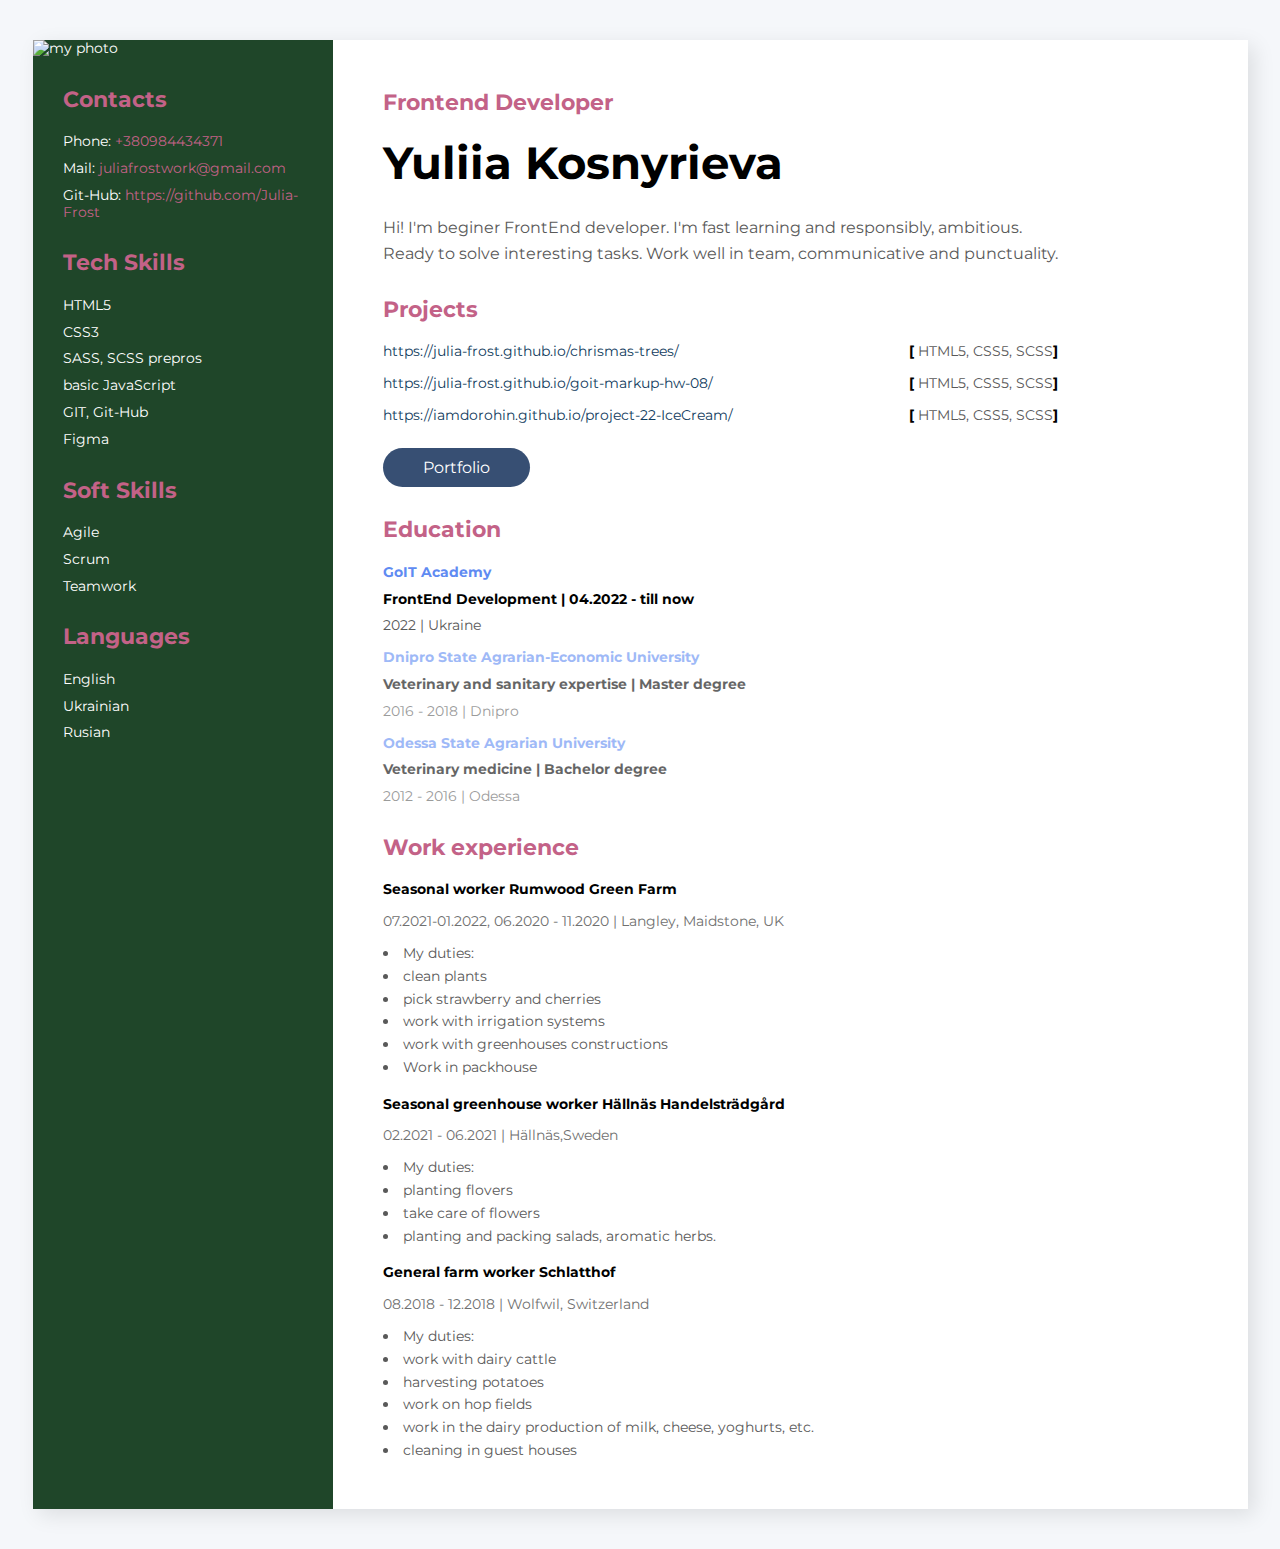
==== index.html @ 82aa9216 "Initial commit" ====
<!DOCTYPE html>
<html lang="en">
  <head>
    <meta charset="UTF-8" />
    <meta http-equiv="X-UA-Compatible" content="IE=edge" />
    <meta name="viewport" content="width=device-width, initial-scale=1.0" />
    <title>Yuliia CV</title>
    <link rel="preconnect" href="https://fonts.googleapis.com" />
    <link rel="preconnect" href="https://fonts.gstatic.com" crossorigin />
    <link
      href="https://fonts.googleapis.com/css2?family=Montserrat:wght@400;700&display=swap"
      rel="stylesheet"
    />
    <link rel="stylesheet" href="css/styles.css" />
  </head>

  <body>
    <div class="container main-container">
      <!-- main information  -->
      <section class="main-information">
        <ul class="information-list">
          <!--about me container -->
          <li class="information-item about">
            <h2 class="about-profession title">Frontend Developer</h2>
            <h1 class="about-name">Yuliia Kosnyrieva</h1>
            <p class="about-description">
              Hi! I'm beginer FrontEnd developer. I'm fast learning and responsibly, ambitious.
              <br />Ready to solve interesting tasks. Work well in team, communicative and
              punctuality.
            </p>
          </li>
          <!--my projects container-->
          <li class="information-item projects">
            <h3 class="projects-title title">Projects</h3>

            <ol class="projects-list">
              <li class="projects-item">
                <a
                  class="projects-link"
                  target="_blank"
                  href="https://julia-frost.github.io/chrismas-trees/"
                  >https://julia-frost.github.io/chrismas-trees/</a
                >
                <div class="projects-wrap">
                  <span class="bracket">[</span> HTML5, CSS5, SCSS<span class="bracket">]</span>
                </div>
              </li>

              <li class="projects-item">
                <a
                  class="projects-link"
                  target="_blank"
                  href="https://julia-frost.github.io/goit-markup-hw-08/"
                  >https://julia-frost.github.io/goit-markup-hw-08/</a
                >
                <div class="projects-wrap">
                  <span class="bracket">[</span> HTML5, CSS5, SCSS<span class="bracket">]</span>
                </div>
              </li>

              <li class="projects-item">
                <a
                  class="projects-link"
                  target="_blank"
                  href="https://iamdorohin.github.io/project-22-IceCream/"
                  >https://iamdorohin.github.io/project-22-IceCream/</a
                >
                <div class="projects-wrap">
                  <span class="bracket">[</span> HTML5, CSS5, SCSS<span class="bracket">]</span>
                </div>
              </li>
            </ol>

            <a href="" class="projects-portfolio">
              <button class="projects-portfolio-button" type="button">Portfolio</button>
            </a>
          </li>
          <!--my education-->
          <li class="information-item education">
            <h3 class="education-title title">Education</h3>

            <!-- IT education -->
            <ul class="education-list">
              <li class="education-item">
                <h4 class="education-university">GoIT Academy</h4>
                <p class="education-article">
                  FrontEnd Development <span class="divider">|</span> 04.2022 - till now
                </p>
                <p class="education-date">2022 <span class="divider">|</span> Ukraine</p>
              </li>

              <!--magister-->
              <li class="education-item education-item-pale">
                <h4 class="education-university">Dnipro State Agrarian-Economic University</h4>
                <p class="education-article">
                  Veterinary and sanitary expertise <span class="divider">|</span> Master degree
                </p>
                <p class="education-date">2016 - 2018 <span class="divider">|</span> Dnipro</p>
              </li>

              <!--bacelor-->
              <li class="education-item education-item-pale">
                <h4 class="education-university">Odessa State Agrarian University</h4>
                <p class="education-article">
                  Veterinary medicine <span class="divider">|</span> Bachelor degree
                </p>
                <p class="education-date">2012 - 2016 <span class="divider">|</span> Odessa</p>
              </li>
            </ul>
          </li>
          <!--my work experience-->
          <li class="information-item experience">
            <h3 class="experience-title title">Work experience</h3>

            <ul class="experience-list">
              <!--company 3-->
              <li class="experience-item">
                <h4 class="experience-position">
                  Seasonal worker <span class="experience-country"> Rumwood Green Farm</span>
                </h4>
                <p class="experience-pleace">
                  07.2021-01.2022, 06.2020 - 11.2020 <span class="divider">|</span> Langley,
                  Maidstone, UK
                </p>

                <ul class="experience-duties">
                  <li class="duties-item">My duties:</li>
                  <li class="duties-item">clean plants</li>
                  <li class="duties-item">pick strawberry and cherries</li>
                  <li class="duties-item">work with irrigation systems</li>
                  <li class="duties-item">work with greenhouses constructions</li>
                  <li class="duties-item">Work in packhouse</li>
                </ul>
              </li>

              <!--company 2-->
              <li class="experience-item">
                <h4 class="experience-position">
                  Seasonal greenhouse worker<span class="experience-country">
                    Hällnäs Handelsträdgård</span
                  >
                </h4>
                <p class="experience-pleace">
                  02.2021 - 06.2021 <span class="divider">|</span> Hällnäs,Sweden
                </p>

                <ul class="experience-duties">
                  <li class="duties-item">My duties:</li>
                  <li class="duties-item">planting flovers</li>
                  <li class="duties-item">take care of flowers</li>
                  <li class="duties-item">planting and packing salads, aromatic herbs.</li>
                </ul>
              </li>

              <!--company 1-->
              <li class="experience-item">
                <h4 class="experience-position">
                  General farm worker<span class="experience-country"> Schlatthof </span>
                </h4>
                <p class="experience-pleace">
                  08.2018 - 12.2018 <span class="divider">|</span> Wolfwil, Switzerland
                </p>

                <ul class="experience-duties">
                  <li class="duties-item">My duties:</li>
                  <li class="duties-item">work with dairy cattle</li>
                  <li class="duties-item">harvesting potatoes</li>
                  <li class="duties-item">work on hop fields</li>
                  <li class="duties-item">
                    work in the dairy production of milk, cheese, yoghurts, etc.
                  </li>
                  <li class="duties-item">cleaning in guest houses</li>
                </ul>
              </li>
            </ul>
          </li>
        </ul>
      </section>

      <!--sidebar -->
      <section class="sidebar">
        <img src="./img/photo.jpg" width="350px" alt="my photo" />
        <div class="sidebar-wrap">
          <ul class="sidebar-list">
            <!--contact information -->
            <li class="sidebar-item contacts">
              <h3 class="sidebar-title contacts-title title">Contacts</h3>
              <ul class="contacts-list">
                <li class="contacts-item">
                  <span class="contacts-name">Phone:</span>
                  <a class="contacts-link" href="tel:+380984434371">+380984434371</a>
                </li>

                <li class="contacts-item">
                  <span class="contacts-name">Mail:</span>
                  <a class="contacts-link" href="mailto:juliafrostwork@gmail.com"
                    >juliafrostwork@gmail.com</a
                  >
                </li>

                <li class="contacts-item">
                  <span class="contacts-name">Git-Hub:</span>
                  <a class="contacts-link" href="https://github.com/Julia-Frost"
                    >https://github.com/Julia-Frost</a
                  >
                </li>
              </ul>
            </li>
            <!--tech skills information -->
            <li class="sidebar-item tech-skills">
              <h3 class="sidebar-title tech-skills-title title">Tech Skills</h3>
              <ul class="tech-skills-list">
                <li class="tech-skills-item"><span class="tech-skills-text">HTML5</span></li>

                <li class="tech-skills-item"><span class="tech-skills-text">CSS3</span></li>

                <li class="tech-skills-item">
                  <span class="tech-skills-text">SASS, SCSS prepros</span>
                </li>

                <li class="tech-skills-item">
                  <span class="tech-skills-text">basic JavaScript</span>
                </li>

                <li class="tech-skills-item"><span class="tech-skills-text">GIT, Git-Hub</span></li>

                <li class="tech-skills-item"><span class="tech-skills-text">Figma</span></li>
              </ul>
            </li>
            <!--soft skills information -->
            <li class="sidebar-item soft-skills">
              <h3 class="sidebar-title soft-skills-title title">Soft Skills</h3>
              <ul class="soft-skills-list">
                <li class="soft-skills-item"><span class="soft-skills-text">Agile</span></li>

                <li class="soft-skills-item"><span class="soft-skills-text">Scrum</span></li>

                <li class="soft-skills-item"><span class="soft-skills-text">Teamwork</span></li>
              </ul>
            </li>
            <!--languages information -->
            <li class="sidebar-item languages">
              <h3 class="sidebar-title languages-title title">Languages</h3>
              <ul class="languages-list">
                <li class="languages-item"><span class="languages-text">English</span></li>

                <li class="languages-item"><span class="languages-text">Ukrainian</span></li>

                <li class="languages-item"><span class="languages-text">Rusian</span></li>
              </ul>
            </li>
          </ul>
        </div>
      </section>
    </div>
  </body>
</html>
---- css/styles.css ----
body {
  font-family: 'Montserrat', sans-serif;
  background-color: #f5f7fa;
  color: #000000;
  line-height: 1.2;
  font-size: 14px;
}

*,
*::before,
*::after {
  box-sizing: inherit;
  margin: 0;
  padding: 0;
}

a {
  text-decoration: none;
}

ul,
ol {
  list-style: none;
  margin: 0;
  padding: 0;
}

h1,
h2,
h3,
h4,
p {
  margin: 0;
}

button {
  font-family: inherit;
  border: none;
  cursor: pointer;
}

input {
  font-family: inherit;
}

img,
svg {
  display: block;
  max-width: 100%;
  height: auto;
}

.container {
  max-width: 1200px;
  margin: 0 auto;
  padding: 0 15px 0 0;
}

.visualy-hiden {
  position: absolute;
  width: 1px;
  height: 1px;
  margin: -1px;
  border: 0;
  padding: 0;
  clip: rect(0 0 0 0);
  overflow: hidden;
}

.title {
  font-weight: bold;
  font-size: 22px;
  color: #c36287;

  margin-bottom: 20px;
}

/* Оформление */

.main-container {
  display: flex;
  flex-direction: row-reverse;
  justify-content: flex-end;
  width: 1200px;
  background-color: white;
  margin: 40px auto;
  box-shadow: 6px 6px 20px rgba(0, 0, 0, 0.1);
}

.main-information {
  padding: 50px;
}

.information-item:not(:last-child) {
  margin-bottom: 30px;
}

.about-name {
  font-weight: bold;
  font-size: 45px;

  margin-bottom: 25px;
}

.about-description {
  font-size: 16px;
  line-height: 1.6;
  color: #595959;
}

/* my projects container */

.projects-list {
  margin-bottom: 25px;
}

.projects-item {
  display: flex;
  justify-content: space-between;

  color: #595959;
}

.projects-item:not(:last-child) {
  margin-bottom: 15px;
}

.projects-link {
  color: #103b5d;
}

.projects-portfolio-button {
  padding: 10px 40px;
  border-radius: 50px;
  font-size: 16px;
  color: #ffffff;
  background-color: #374f73;
}

.bracket {
  font-weight: bold;

  color: #000000;
}

/* my education */

.education-item:not(:last-child) {
  margin-bottom: 15px;
}
.education-university {
  color: #5f8bf2;
  margin-bottom: 10px;
}

.education-item-pale {
  opacity: 0.6;
}

.education-article {
  font-weight: bold;

  margin-bottom: 10px;
}
.education-date {
  color: #595959;
}

/* my work experience */

.experience-item:not(:last-child) {
  margin-bottom: 20px;
}

.experience-position {
  margin-bottom: 15px;
}

.experience-pleace {
  color: #707070;
  margin-bottom: 15px;
}

.experience-duties {
  list-style: inside;
  color: #595959;
}

.duties-item:not(:last-child) {
  margin-bottom: 6px;
}

.sidebar {
  background-color: #1f4629;
  width: 300px;
  color: #ffffff;
}

.sidebar-wrap {
  padding: 30px;
}

.sidebar-item:not(:last-child) {
  margin-bottom: 30px;
}

.contacts-item:not(:last-child) {
  margin-bottom: 10px;
}

.contacts-link {
  color: #c36287;
}

.tech-skills-item:not(:last-child) {
  margin-bottom: 10px;
}

.soft-skills-item:not(:last-child) {
  margin-bottom: 10px;
}

.languages-item:not(:last-child) {
  margin-bottom: 10px;
}
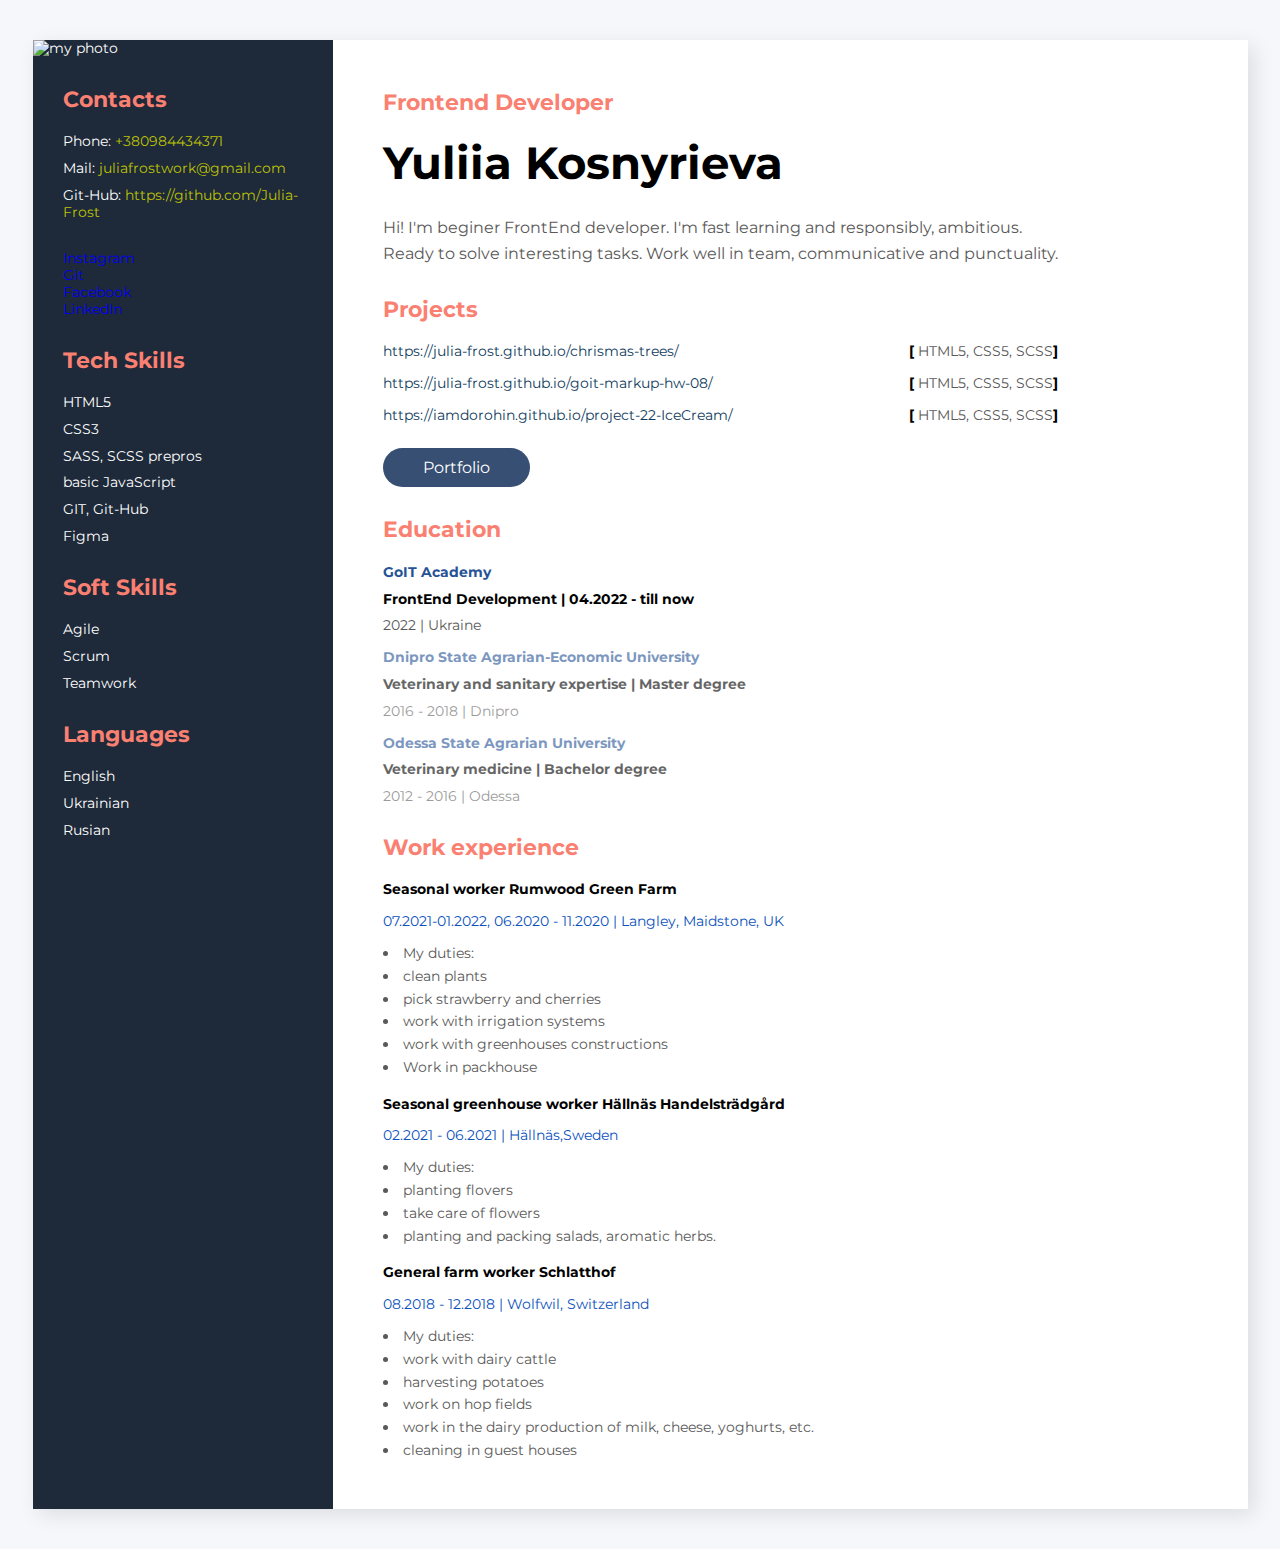
==== commit 7fe4a26d: "add portfolio page" ====
--- a/index.html
+++ b/index.html
@@ -4,7 +4,7 @@
     <meta charset="UTF-8" />
     <meta http-equiv="X-UA-Compatible" content="IE=edge" />
     <meta name="viewport" content="width=device-width, initial-scale=1.0" />
-    <title>Yuliia CV</title>
+    <title>CV Yuliia</title>
     <link rel="preconnect" href="https://fonts.googleapis.com" />
     <link rel="preconnect" href="https://fonts.gstatic.com" crossorigin />
     <link
@@ -71,7 +71,7 @@
               </li>
             </ol>
 
-            <a href="" class="projects-portfolio">
+            <a href="./portfolio.html" class="projects-portfolio">
               <button class="projects-portfolio-button" type="button">Portfolio</button>
             </a>
           </li>
@@ -206,6 +206,50 @@
                 </li>
               </ul>
             </li>
+            <!-- Соцсети -->
+            <li class="sidebar-item">
+              <ul class="social-list">
+                <li class="social-item">
+                  <a
+                    href="https://www.instagram.com/"
+                    class="social-link"
+                    rel="noopener noreferrer"
+                    target="_blank"
+                    >Instagram</a
+                  >
+                </li>
+
+                <li class="social-item">
+                  <a
+                    href="https://twitter.com/?lang=ru"
+                    class="social-link"
+                    rel="noopener noreferrer"
+                    target="_blank"
+                    >Git</a
+                  >
+                </li>
+
+                <li class="social-item">
+                  <a
+                    href="https://facebook.com"
+                    class="social-link"
+                    rel="noopener noreferrer"
+                    target="_blank"
+                    >Facebook</a
+                  >
+                </li>
+
+                <li class="social-item">
+                  <a
+                    href="https://www.linkedin.com/feed/"
+                    class="social-link"
+                    rel="noopener noreferrer"
+                    target="_blank"
+                    >LinkedIn</a
+                  >
+                </li>
+              </ul>
+            </li>
             <!--tech skills information -->
             <li class="sidebar-item tech-skills">
               <h3 class="sidebar-title tech-skills-title title">Tech Skills</h3>
--- a/css/styles.css
+++ b/css/styles.css
@@ -70,9 +70,36 @@
 .title {
   font-weight: bold;
   font-size: 22px;
-  color: #c36287;
+  color: #fa8072;
 
   margin-bottom: 20px;
+}
+
+@keyframes cycle {
+  35% {
+    transform: rotate(0) translate(0, 0);
+  }
+  40% {
+    transform: rotate(5deg) translate(0, -2px);
+  }
+  45% {
+    transform: rotate(-3deg) translate(0, -2px) scale(1.1);
+  }
+  50% {
+    transform: rotate(5deg) translate(0, -2px) scale(1.2);
+  }
+  55% {
+    transform: rotate(-3deg) translate(0, -2px) scale(1.2);
+  }
+  60% {
+    transform: rotate(5deg) translate(0, -2px) scale(1.3);
+  }
+  65% {
+    transform: rotate(-3deg) translate(0, -2px) scale(1.4);
+  }
+  70% {
+    transform: rotate(0) translate(0, 0) scale(1.4);
+  }
 }
 
 /* Оформление */
@@ -82,7 +109,7 @@
   flex-direction: row-reverse;
   justify-content: flex-end;
   width: 1200px;
-  background-color: white;
+  background-color: #ffffff;
   margin: 40px auto;
   box-shadow: 6px 6px 20px rgba(0, 0, 0, 0.1);
 }
@@ -135,6 +162,14 @@
   font-size: 16px;
   color: #ffffff;
   background-color: #374f73;
+  transition: background-color 300ms linear, transform 300ms linear;
+}
+
+.projects-portfolio-button:hover {
+  background-color: #2a3c56;
+  transform: scale(1.2);
+  /* animation-name: cycle;
+  animation-duration: 1000ms; */
 }
 
 .bracket {
@@ -149,7 +184,7 @@
   margin-bottom: 15px;
 }
 .education-university {
-  color: #5f8bf2;
+  color: #265396;
   margin-bottom: 10px;
 }
 
@@ -177,7 +212,7 @@
 }
 
 .experience-pleace {
-  color: #707070;
+  color: #0b51bc;
   margin-bottom: 15px;
 }
 
@@ -190,8 +225,10 @@
   margin-bottom: 6px;
 }
 
+/* sidebar */
+
 .sidebar {
-  background-color: #1f4629;
+  background-color: #1e2939;
   width: 300px;
   color: #ffffff;
 }
@@ -209,7 +246,7 @@
 }
 
 .contacts-link {
-  color: #c36287;
+  color: #bcc207;
 }
 
 .tech-skills-item:not(:last-child) {
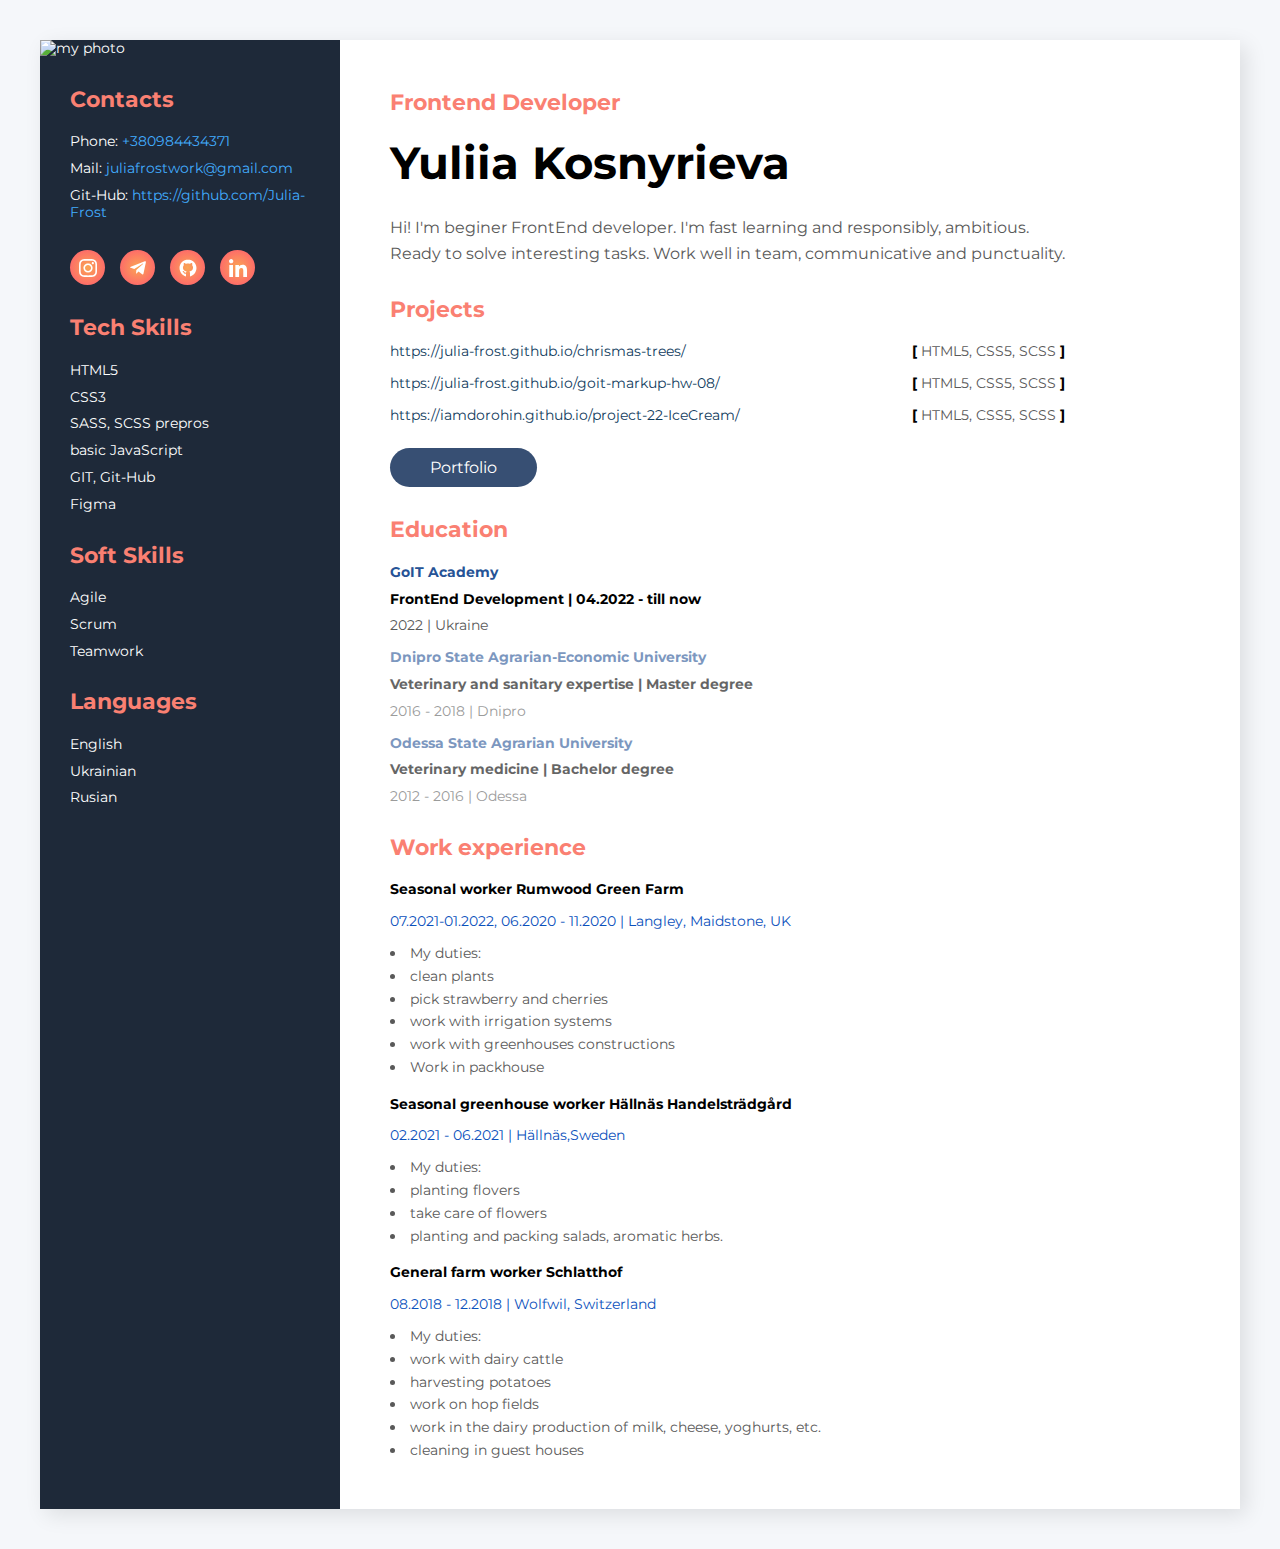
==== commit b66ad8c0: "add tablet adaptation" ====
--- a/index.html
+++ b/index.html
@@ -42,7 +42,7 @@
                   >https://julia-frost.github.io/chrismas-trees/</a
                 >
                 <div class="projects-wrap">
-                  <span class="bracket">[</span> HTML5, CSS5, SCSS<span class="bracket">]</span>
+                  <span class="bracket">[</span> HTML5, CSS5, SCSS <span class="bracket">]</span>
                 </div>
               </li>
 
@@ -54,7 +54,7 @@
                   >https://julia-frost.github.io/goit-markup-hw-08/</a
                 >
                 <div class="projects-wrap">
-                  <span class="bracket">[</span> HTML5, CSS5, SCSS<span class="bracket">]</span>
+                  <span class="bracket">[</span> HTML5, CSS5, SCSS <span class="bracket">]</span>
                 </div>
               </li>
 
@@ -66,7 +66,7 @@
                   >https://iamdorohin.github.io/project-22-IceCream/</a
                 >
                 <div class="projects-wrap">
-                  <span class="bracket">[</span> HTML5, CSS5, SCSS<span class="bracket">]</span>
+                  <span class="bracket">[</span> HTML5, CSS5, SCSS <span class="bracket">]</span>
                 </div>
               </li>
             </ol>
@@ -215,8 +215,20 @@
                     class="social-link"
                     rel="noopener noreferrer"
                     target="_blank"
-                    >Instagram</a
-                  >
+                    ><svg class="social-icon">
+                      <use href="./img/icons.svg#instagram"></use></svg
+                  ></a>
+                </li>
+
+                <li class="social-item">
+                  <a
+                    href="https://www.instagram.com/"
+                    class="social-link"
+                    rel="noopener noreferrer"
+                    target="_blank"
+                    ><svg class="social-icon">
+                      <use href="./img/icons.svg#telegram"></use></svg
+                  ></a>
                 </li>
 
                 <li class="social-item">
@@ -225,18 +237,9 @@
                     class="social-link"
                     rel="noopener noreferrer"
                     target="_blank"
-                    >Git</a
-                  >
-                </li>
-
-                <li class="social-item">
-                  <a
-                    href="https://facebook.com"
-                    class="social-link"
-                    rel="noopener noreferrer"
-                    target="_blank"
-                    >Facebook</a
-                  >
+                    ><svg class="social-icon">
+                      <use href="./img/icons.svg#git"></use></svg
+                  ></a>
                 </li>
 
                 <li class="social-item">
@@ -245,8 +248,9 @@
                     class="social-link"
                     rel="noopener noreferrer"
                     target="_blank"
-                    >LinkedIn</a
-                  >
+                    ><svg class="social-icon">
+                      <use href="./img/icons.svg#linkedin"></use></svg
+                  ></a>
                 </li>
               </ul>
             </li>
--- a/css/styles.css
+++ b/css/styles.css
@@ -53,7 +53,6 @@
 .container {
   max-width: 1200px;
   margin: 0 auto;
-  padding: 0 15px 0 0;
 }
 
 .visualy-hiden {
@@ -108,7 +107,7 @@
   display: flex;
   flex-direction: row-reverse;
   justify-content: flex-end;
-  width: 1200px;
+
   background-color: #ffffff;
   margin: 40px auto;
   box-shadow: 6px 6px 20px rgba(0, 0, 0, 0.1);
@@ -246,7 +245,34 @@
 }
 
 .contacts-link {
-  color: #bcc207;
+  color: #42adff;
+}
+
+.social-list {
+  display: flex;
+  align-items: center;
+  justify-content: start;
+}
+
+.social-item:not(:last-child) {
+  margin-right: 15px;
+}
+
+.social-link {
+  display: flex;
+  align-items: center;
+  justify-content: center;
+  width: 25px;
+  height: 25px;
+  background: radial-gradient(circle, #faa554 0%, #ff5571 100%);
+  border-radius: 50%;
+  padding: 5px;
+  fill: #ffffff;
+}
+
+.social-icon {
+  width: 18px;
+  height: 18px;
 }
 
 .tech-skills-item:not(:last-child) {
@@ -260,3 +286,42 @@
 .languages-item:not(:last-child) {
   margin-bottom: 10px;
 }
+
+@media (min-width: 768px) and (max-width: 1200px) {
+  .container {
+    max-width: 768px;
+    padding: 0 15px;
+  }
+
+  .title {
+    font-size: 20px;
+    margin-bottom: 20px;
+  }
+
+  /* Оформление */
+
+  .main-information {
+    padding: 30px;
+  }
+
+  .about-name {
+    font-size: 40px;
+    margin-bottom: 20px;
+  }
+
+  .about-description {
+    font-size: 14px;
+  }
+
+  /* my projects container */
+
+  .projects-list {
+    margin-bottom: 20px;
+  }
+
+  .projects-wrap {
+    white-space: nowrap;
+    margin-left: 20px;
+    font-size: 12px;
+  }
+}
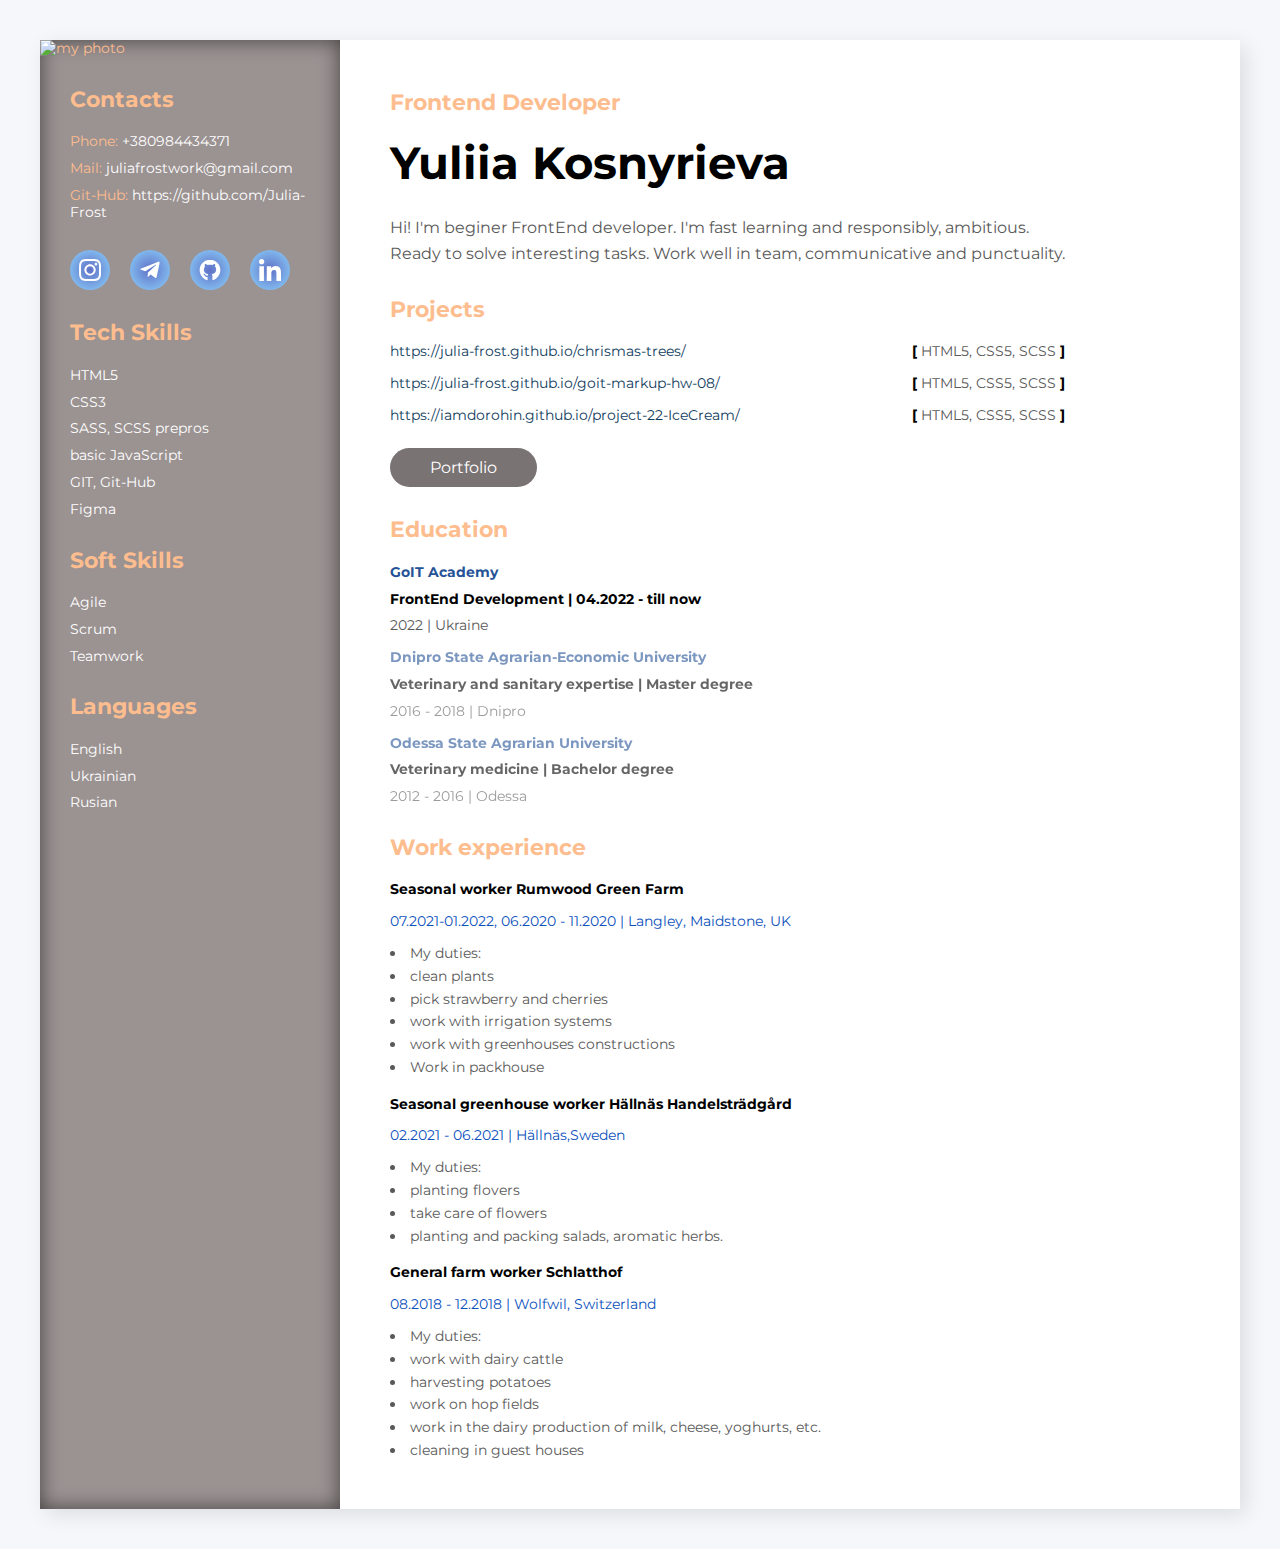
==== commit 1c82f620: "add tablet adaptation" ====
--- a/index.html
+++ b/index.html
@@ -211,7 +211,7 @@
               <ul class="social-list">
                 <li class="social-item">
                   <a
-                    href="https://www.instagram.com/"
+                    href="https://www.instagram.com/juli_andromeda/"
                     class="social-link"
                     rel="noopener noreferrer"
                     target="_blank"
@@ -222,7 +222,7 @@
 
                 <li class="social-item">
                   <a
-                    href="https://www.instagram.com/"
+                    href="https://t.me/Yuliia_Frost"
                     class="social-link"
                     rel="noopener noreferrer"
                     target="_blank"
@@ -233,7 +233,7 @@
 
                 <li class="social-item">
                   <a
-                    href="https://twitter.com/?lang=ru"
+                    href="https://github.com/Julia-Frost"
                     class="social-link"
                     rel="noopener noreferrer"
                     target="_blank"
@@ -244,7 +244,7 @@
 
                 <li class="social-item">
                   <a
-                    href="https://www.linkedin.com/feed/"
+                    href="https://www.linkedin.com/in/yuliia-kos-b70722234/"
                     class="social-link"
                     rel="noopener noreferrer"
                     target="_blank"
--- a/css/styles.css
+++ b/css/styles.css
@@ -69,12 +69,12 @@
 .title {
   font-weight: bold;
   font-size: 22px;
-  color: #fa8072;
+  color: #fdbd8e;
 
   margin-bottom: 20px;
 }
 
-@keyframes cycle {
+/* @keyframes cycle {
   35% {
     transform: rotate(0) translate(0, 0);
   }
@@ -99,7 +99,7 @@
   70% {
     transform: rotate(0) translate(0, 0) scale(1.4);
   }
-}
+} */
 
 /* Оформление */
 
@@ -160,12 +160,14 @@
   border-radius: 50px;
   font-size: 16px;
   color: #ffffff;
-  background-color: #374f73;
-  transition: background-color 300ms linear, transform 300ms linear;
+  background-color: #7a7373;
+  transition: background-color 300ms linear, transform 300ms linear, box-shadow 300ms linear;
 }
 
 .projects-portfolio-button:hover {
-  background-color: #2a3c56;
+  background-color: #9b9292;
+  box-shadow: 0px 1px 1px rgba(0, 0, 0, 0.274), 0px 4px 4px rgba(0, 0, 0, 0.295),
+    1px 4px 6px rgba(0, 0, 0, 0.326);
   transform: scale(1.2);
   /* animation-name: cycle;
   animation-duration: 1000ms; */
@@ -227,9 +229,10 @@
 /* sidebar */
 
 .sidebar {
-  background-color: #1e2939;
+  background-color: #9b9292;
+  box-shadow: inset 0px 0px 20px 0px #00000090;
   width: 300px;
-  color: #ffffff;
+  color: #fdbd8e;
 }
 
 .sidebar-wrap {
@@ -245,52 +248,82 @@
 }
 
 .contacts-link {
-  color: #42adff;
+  color: #ffffff;
+  transition: color 250ms linear;
+}
+.contacts-link:hover,
+.contacts-link:focus {
+  color: #89ceff;
 }
 
 .social-list {
+  margin-top: 20px;
   display: flex;
-  align-items: center;
-  justify-content: start;
+  grid-area: 2 / 2 / 3 / 3;
 }
 
 .social-item:not(:last-child) {
-  margin-right: 15px;
+  margin-right: 20px;
 }
 
 .social-link {
   display: flex;
   align-items: center;
   justify-content: center;
-  width: 25px;
-  height: 25px;
-  background: radial-gradient(circle, #faa554 0%, #ff5571 100%);
+  width: 30px;
+  height: 30px;
+  background: radial-gradient(circle, #6071c7 0%, #8ed5fd 100%);
   border-radius: 50%;
   padding: 5px;
   fill: #ffffff;
+  filter: brightness(1);
+  transition: transform 300ms linear, filter 300ms linear;
+}
+
+.social-link:hover {
+  transform: scale(1.3);
+  filter: brightness(1.2);
+}
+
+.social-link:focus {
+  outline: 2px solid #6071c7;
+  outline-offset: 4px;
+  filter: brightness(1.1);
+  transform: scale(1.3);
 }
 
 .social-icon {
-  width: 18px;
-  height: 18px;
+  width: 22px;
+  height: 22px;
 }
 
 .tech-skills-item:not(:last-child) {
   margin-bottom: 10px;
 }
 
+.tech-skills-text {
+  color: #ffffff;
+}
+
 .soft-skills-item:not(:last-child) {
   margin-bottom: 10px;
 }
 
+.soft-skills-text {
+  color: #ffffff;
+}
+
 .languages-item:not(:last-child) {
   margin-bottom: 10px;
+}
+
+.languages-text {
+  color: #ffffff;
 }
 
 @media (min-width: 768px) and (max-width: 1200px) {
   .container {
     max-width: 768px;
-    padding: 0 15px;
   }
 
   .title {
